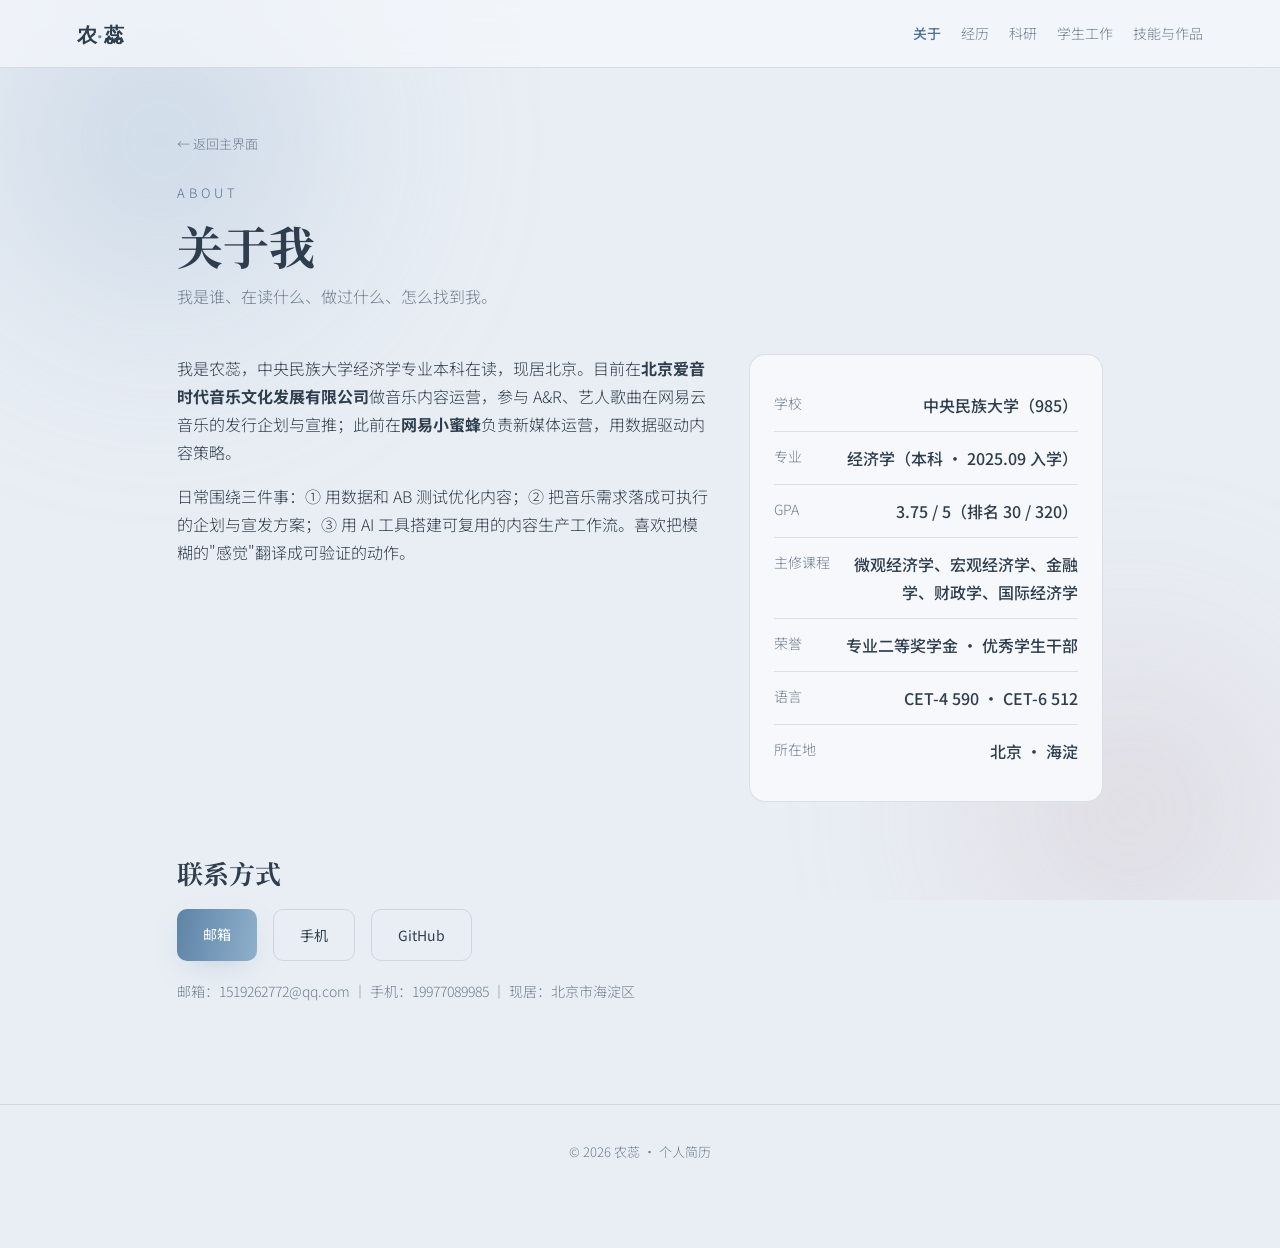
==== about.html @ e3fad0a9 "部署个人简历站 v2：5 板块多页面 + UI 修复（窄屏导航/对比度/WebP）" ====
<!DOCTYPE html>
<html lang="zh-CN">
<head>
<meta charset="UTF-8" />
<meta name="viewport" content="width=device-width, initial-scale=1.0" />
<title>关于我 · 农蕊</title>
<meta name="description" content="农蕊 — 中央民族大学经济学本科在读，主修课程、GPA、荣誉奖项、语言成绩与联系方式" />
<link rel="preconnect" href="https://fonts.googleapis.com" />
<link rel="preconnect" href="https://fonts.gstatic.com" crossorigin />
<link href="https://fonts.googleapis.com/css2?family=Playfair+Display:wght@600;700;800&family=Noto+Serif+SC:wght@500;700&family=Noto+Sans+SC:wght@300;400;500&display=swap" rel="stylesheet" />
<link rel="stylesheet" href="assets/style.css" />
</head>
<body>
<div class="bg-fx"><div class="blob a"></div><div class="blob b"></div></div>

<nav>
  <a class="brand" href="index.html">农<span>·</span>蕊</a>
  <div class="nav-links">
    <a href="about.html" class="active">关于</a>
    <a href="experience.html">经历</a>
    <a href="research.html">科研</a>
    <a href="student.html">学生工作</a>
    <a href="works.html">技能与作品</a>
  </div>
</nav>

<section class="inner reveal">
  <a class="back-home" href="index.html">← 返回主界面</a>
  <div class="eyebrow">ABOUT</div>
  <h2 class="section-title">关于我</h2>
  <p class="section-sub">我是谁、在读什么、做过什么、怎么找到我。</p>

  <div class="about-grid">
    <div>
      <p>我是农蕊，中央民族大学经济学专业本科在读，现居北京。目前在<strong>北京爱音时代音乐文化发展有限公司</strong>做音乐内容运营，参与 A&amp;R、艺人歌曲在网易云音乐的发行企划与宣推；此前在<strong>网易小蜜蜂</strong>负责新媒体运营，用数据驱动内容策略。</p>
      <p>日常围绕三件事：① 用数据和 AB 测试优化内容；② 把音乐需求落成可执行的企划与宣发方案；③ 用 AI 工具搭建可复用的内容生产工作流。喜欢把模糊的"感觉"翻译成可验证的动作。</p>
    </div>
    <div class="stat-card">
      <div class="stat"><span class="k">学校</span><span class="v">中央民族大学（985）</span></div>
      <div class="stat"><span class="k">专业</span><span class="v">经济学（本科 · 2025.09 入学）</span></div>
      <div class="stat"><span class="k">GPA</span><span class="v">3.75 / 5（排名 30 / 320）</span></div>
      <div class="stat"><span class="k">主修课程</span><span class="v">微观经济学、宏观经济学、金融学、财政学、国际经济学</span></div>
      <div class="stat"><span class="k">荣誉</span><span class="v">专业二等奖学金 · 优秀学生干部</span></div>
      <div class="stat"><span class="k">语言</span><span class="v">CET-4 590 · CET-6 512</span></div>
      <div class="stat"><span class="k">所在地</span><span class="v">北京 · 海淀</span></div>
    </div>
  </div>

  <h3 class="block-title">联系方式</h3>
  <div class="links">
    <a class="btn primary" href="mailto:1519262772@qq.com">邮箱</a>
    <a class="btn ghost" href="tel:19977089985">手机</a>
    <a class="btn ghost" href="https://github.com/rui-20051006">GitHub</a>
  </div>
  <div class="line">邮箱：1519262772@qq.com ｜ 手机：19977089985 ｜ 现居：北京市海淀区</div>
</section>

<footer>© <span id="year"></span> 农蕊 · 个人简历</footer>

<script>
  document.getElementById('year').textContent = new Date().getFullYear();
  const io = new IntersectionObserver((entries) => {
    entries.forEach(e => {
      if (e.isIntersecting) {
        e.target.classList.add('in');
        e.target.querySelectorAll('.bar i').forEach(b => b.style.width = b.dataset.w + '%');
        io.unobserve(e.target);
      }
    });
  }, { threshold: 0.12 });
  document.querySelectorAll('.reveal').forEach(el => io.observe(el));
</script>
</body>
</html>
---- assets/style.css ----
:root {
  --bg: #e9eef4;
  --bg-2: #dde6ef;
  --surface: #f6f8fc;
  --surface-2: #e6eef5;
  --line: rgba(70, 95, 120, 0.16);
  --text: #2f3e4e;
  --muted: #6e7e90;
  --accent: #6f93b4;
  --accent-2: #a87f93;
  /* 小字专用加深色：与浅底对比 ≥4.5:1（WCAG AA），只用于 ≤14px 的文字 */
  --accent-ink: #4f7395;
  --accent-2-ink: #8a6379;
  --glow: rgba(111, 147, 180, 0.35);
  --maxw: 1080px;
}
* { box-sizing: border-box; margin: 0; padding: 0; }
html { scroll-behavior: smooth; }
body {
  font-family: "Noto Sans SC", system-ui, -apple-system, "Segoe UI", sans-serif;
  background: var(--bg);
  color: var(--text);
  line-height: 1.75;
  font-weight: 300;
  overflow-x: hidden;
}
::selection { background: var(--accent); color: #ffffff; }
noscript .reveal { opacity: 1 !important; transform: none !important; }

.bg-fx { position: fixed; inset: 0; z-index: -1; overflow: hidden; }
.blob { position: absolute; border-radius: 50%; filter: blur(90px); opacity: 0.5; }
.blob.a { width: 520px; height: 520px; background: radial-gradient(circle, #9db8d4, transparent 70%); top: -120px; left: -100px; animation: float1 16s ease-in-out infinite; }
.blob.b { width: 460px; height: 460px; background: radial-gradient(circle, #cbb4c0, transparent 70%); bottom: -140px; right: -80px; opacity: 0.45; animation: float2 19s ease-in-out infinite; }
@keyframes float1 { 0%,100% { transform: translate(0,0); } 50% { transform: translate(60px, 40px); } }
@keyframes float2 { 0%,100% { transform: translate(0,0); } 50% { transform: translate(-50px, -40px); } }

nav {
  position: fixed; top: 0; left: 0; right: 0; z-index: 50;
  display: flex; align-items: center; justify-content: space-between;
  padding: 16px 6vw; backdrop-filter: blur(14px);
  background: rgba(246, 248, 252, 0.7); border-bottom: 1px solid var(--line);
}
.brand { font-family: "Playfair Display", serif; font-weight: 700; font-size: 20px; letter-spacing: 0.5px; text-decoration: none; color: var(--text); }
.brand span { color: var(--accent); }
.nav-links { display: flex; gap: 20px; flex-wrap: wrap; }
.nav-links a { color: var(--muted); text-decoration: none; font-size: 14px; transition: color .25s; }
.nav-links a:hover { color: var(--text); }
.nav-links a.active { color: var(--accent-ink); font-weight: 500; }

section { padding: 100px 6vw; max-width: var(--maxw); margin: 0 auto; }
.eyebrow { font-size: 13px; letter-spacing: 4px; text-transform: uppercase; color: var(--accent-ink); margin-bottom: 14px; }
h1, h2, h3 { font-family: "Playfair Display", "Noto Serif SC", serif; font-weight: 700; line-height: 1.2; }

.hero { min-height: 100vh; display: flex; flex-direction: column; justify-content: center; max-width: var(--maxw); }
.hero .avatar {
  width: 92px; height: 92px; border-radius: 26px; overflow: hidden;
  margin-bottom: 26px; box-shadow: 0 12px 30px -10px var(--glow);
  border: 2px solid rgba(70,95,120,0.2);
}
.hero .avatar img { width: 100%; height: 100%; object-fit: cover; display: block; }
.hero h1 { font-size: clamp(38px, 5.5vw, 60px); margin: 6px 0 16px; }
.hero h1 .grad { background: linear-gradient(100deg, var(--accent), var(--accent-2)); -webkit-background-clip: text; background-clip: text; color: transparent; }
.hero .lead { font-size: clamp(16px, 2.4vw, 22px); color: var(--muted); max-width: 680px; }
.hero .tags { display: flex; flex-wrap: wrap; gap: 10px; margin-top: 28px; }
.tag { border: 1px solid var(--line); padding: 7px 15px; border-radius: 999px; font-size: 13px; color: var(--muted); background: var(--surface); }
.cta { margin-top: 38px; display: flex; gap: 16px; flex-wrap: wrap; }
.btn { padding: 13px 26px; border-radius: 10px; text-decoration: none; font-size: 14px; font-weight: 400; transition: transform .2s, box-shadow .2s; display: inline-block; }
.btn.primary { background: linear-gradient(100deg, #5d83a6, #8fb0cc); color: #ffffff; box-shadow: 0 10px 30px -10px var(--glow); }
.btn.primary:hover { transform: translateY(-2px); box-shadow: 0 16px 40px -12px var(--glow); }
.btn.ghost { border: 1px solid var(--line); color: var(--text); }
.btn.ghost:hover { border-color: var(--accent); }

h2.section-title { font-size: clamp(30px, 5vw, 46px); margin-bottom: 8px; }
.section-sub { color: var(--muted); margin-bottom: 44px; max-width: 660px; }

/* ---------- 子页面容器 ---------- */
.inner { padding: 128px 6vw 100px; }
.inner-head { max-width: 780px; margin-bottom: 48px; }
.back-home { display: inline-flex; align-items: center; gap: 8px; margin-bottom: 26px; font-size: 13px; color: var(--muted); text-decoration: none; }
.back-home:hover { color: var(--accent-ink); }

/* ---------- 主界面入口卡片 ---------- */
.hub {
  max-width: var(--maxw); margin: 0 auto; padding: 0 6vw 110px;
}
.hub .section-top { display: flex; align-items: flex-end; justify-content: space-between; gap: 20px; flex-wrap: wrap; margin-bottom: 34px; }
.hub-grid { display: grid; grid-template-columns: repeat(auto-fill, minmax(285px, 1fr)); gap: 20px; }
.hub-card {
  display: block; text-decoration: none; color: inherit;
  background: linear-gradient(160deg, var(--surface), var(--bg-2));
  border: 1px solid var(--line); border-radius: 18px; padding: 26px 24px 24px;
  transition: transform .28s cubic-bezier(.2,.7,.3,1), border-color .28s, box-shadow .28s;
  position: relative; overflow: hidden;
}
.hub-card::after {
  content: "→"; position: absolute; right: 22px; top: 22px;
  color: var(--accent); font-size: 20px; opacity: 0; transform: translateX(-8px);
  transition: opacity .28s, transform .28s;
}
.hub-card:hover { transform: translateY(-6px); border-color: var(--accent); box-shadow: 0 20px 44px -26px var(--glow); }
.hub-card:hover::after { opacity: 1; transform: translateX(0); }
.hub-card .no { font-family: "Playfair Display", serif; font-size: 13px; color: var(--accent-2-ink); letter-spacing: 2px; }
.hub-card h3 { font-size: 21px; margin: 8px 0 10px; }
.hub-card p { font-size: 14px; color: var(--muted); }
.hub-card .mini { display: flex; gap: 6px; flex-wrap: wrap; margin-top: 16px; }
.hub-card .mini span { font-size: 11px; color: var(--accent-ink); border: 1px solid var(--line); padding: 2px 10px; border-radius: 999px; background: rgba(255,255,255,.5); }

/* ---------- 关于 ---------- */
.about-grid { display: grid; grid-template-columns: 1.5fr 1fr; gap: 40px; align-items: start; }
.about-grid p { color: var(--text); }
.about-grid p + p { margin-top: 16px; }
.stat-card { background: var(--surface); border: 1px solid var(--line); border-radius: 16px; padding: 24px; }
.stat { display: flex; justify-content: space-between; padding: 12px 0; border-bottom: 1px solid var(--line); gap: 12px; }
.stat:last-child { border-bottom: none; }
.stat .k { color: var(--muted); font-size: 14px; white-space: nowrap; }
.stat .v { font-weight: 500; text-align: right; }

/* ---------- 通用小标题 / 行动条 ---------- */
.block-title { font-family: "Playfair Display", "Noto Serif SC", serif; font-size: clamp(20px, 2.6vw, 26px); font-weight: 700; margin: 56px 0 18px; }
.links { display: flex; gap: 16px; flex-wrap: wrap; margin-top: 20px; }
.line { color: var(--muted); font-size: 14px; margin-top: 18px; }

/* ---------- 时间线 ---------- */
.timeline { position: relative; padding-left: 28px; }
.timeline::before { content: ""; position: absolute; left: 7px; top: 6px; bottom: 6px; width: 2px; background: linear-gradient(var(--accent), transparent); }
.item { position: relative; padding-bottom: 34px; }
.item::before { content: ""; position: absolute; left: -25px; top: 6px; width: 12px; height: 12px; border-radius: 50%; background: var(--accent); box-shadow: 0 0 0 4px var(--bg); }
.item .meta { color: var(--accent-2-ink); font-size: 13px; letter-spacing: 1px; }
.item h3 { font-size: 21px; margin: 6px 0 2px; }
.item .org { color: var(--muted); font-size: 14px; margin-bottom: 12px; }
.item ul { list-style: none; }
.item ul li { color: var(--text); font-size: 15px; padding-left: 18px; position: relative; margin-bottom: 8px; }
.item ul li::before { content: "▹"; position: absolute; left: 0; color: var(--accent); }

.pill-row { display: flex; gap: 8px; flex-wrap: wrap; margin-top: 12px; }
.pill { font-size: 12px; color: var(--accent-2-ink); border: 1px solid var(--line); padding: 3px 12px; border-radius: 999px; }

/* ---------- 作品展示 ---------- */
.work-show { margin-top: 16px; }
.work-gallery { display: grid; grid-template-columns: repeat(3, 1fr); gap: 10px; }
.work-gallery img { width: 100%; height: 130px; object-fit: cover; border-radius: 10px; border: 1px solid var(--line); cursor: zoom-in; transition: transform .25s, border-color .25s; }
.work-gallery img:hover { transform: scale(1.04); border-color: var(--accent); }
.work-file { display: inline-flex; align-items: center; gap: 8px; margin-top: 12px; padding: 10px 18px; border: 1px solid var(--line); border-radius: 10px; color: var(--text); text-decoration: none; font-size: 14px; transition: border-color .25s, transform .2s, box-shadow .25s; }
.work-file:hover { border-color: var(--accent); transform: translateY(-2px); box-shadow: 0 10px 24px -12px var(--glow); }
.work-file .ic { font-size: 18px; color: var(--accent); }
.work-video { width: 100%; max-width: 380px; border-radius: 12px; border: 1px solid var(--line); margin-top: 12px; display: block; }
.work-cap { color: var(--muted); font-size: 13px; margin-top: 8px; }

.proj-grid { display: grid; grid-template-columns: repeat(2, 1fr); gap: 20px; }
.proj { background: linear-gradient(160deg, var(--surface), var(--bg-2)); border: 1px solid var(--line); border-radius: 16px; padding: 24px; transition: transform .25s, border-color .25s; }
.proj:hover { transform: translateY(-4px); border-color: var(--accent); }
.proj h3 { font-size: 19px; margin-bottom: 10px; }
.proj p { color: var(--text); font-size: 14px; }

.skill-grid { display: grid; grid-template-columns: repeat(2, 1fr); gap: 22px; }
.skill { background: var(--surface); border: 1px solid var(--line); border-radius: 14px; padding: 20px; }
.skill .top { display: flex; justify-content: space-between; margin-bottom: 12px; gap: 10px; }
.skill .top b { font-weight: 500; }
.skill .top span { color: var(--accent-ink); font-size: 13px; white-space: nowrap; }
.bar { height: 7px; border-radius: 999px; background: var(--surface-2); overflow: hidden; }
.bar i { display: block; height: 100%; width: 0; border-radius: 999px; background: linear-gradient(90deg, var(--accent), var(--accent-2)); transition: width 1.2s ease; }

.awards { display: grid; grid-template-columns: repeat(3, 1fr); gap: 18px; }
.award { background: var(--surface); border: 1px solid var(--line); border-radius: 14px; padding: 22px; }
.award .t { color: var(--accent-2-ink); font-size: 12px; letter-spacing: 1px; margin-bottom: 8px; }
.award p { font-size: 15px; color: var(--text); }

.contact { text-align: center; }
.contact h2 { font-size: clamp(32px, 6vw, 56px); }
.contact .links { display: flex; gap: 16px; justify-content: center; flex-wrap: wrap; margin-top: 30px; }
.contact .line { color: var(--muted); margin-top: 18px; font-size: 14px; }

footer { text-align: center; padding: 36px 24px 84px; color: var(--muted); font-size: 13px; border-top: 1px solid var(--line); }

.reveal { opacity: 0; transform: translateY(26px); transition: opacity .7s ease, transform .7s ease; }
.reveal.in { opacity: 1; transform: none; }

@media (max-width: 820px) {
  /* 窄屏：顶部导航变底部标签条，五个板块随时可跳，不用只靠「返回主界面」 */
  .nav-links {
    display: flex;
    position: fixed;
    left: 0; right: 0; bottom: 0;
    gap: 4px;
    padding: 8px 6px calc(8px + env(safe-area-inset-bottom, 0px));
    background: rgba(246, 248, 252, 0.94);
    backdrop-filter: blur(14px);
    border-top: 1px solid var(--line);
  }
  .nav-links a { flex: 1; text-align: center; font-size: 11px; padding: 6px 2px; }
  .about-grid, .skill-grid, .proj-grid, .awards { grid-template-columns: 1fr; }
  section { padding: 80px 7vw; }
  .inner { padding: 104px 7vw 80px; }
  .hero { min-height: 88vh; }
}

/* 系统开启「减少动态效果」时，关掉浮动、入场位移与进度条过渡 */
@media (prefers-reduced-motion: reduce) {
  .blob { animation: none; }
  .bar i, .btn, .hub-card, .proj, .work-gallery img { transition: none; }
  .reveal { opacity: 1; transform: none; transition: none; }
  .btn.primary:hover, .hub-card:hover, .proj:hover { transform: none; }
  html { scroll-behavior: auto; }
}
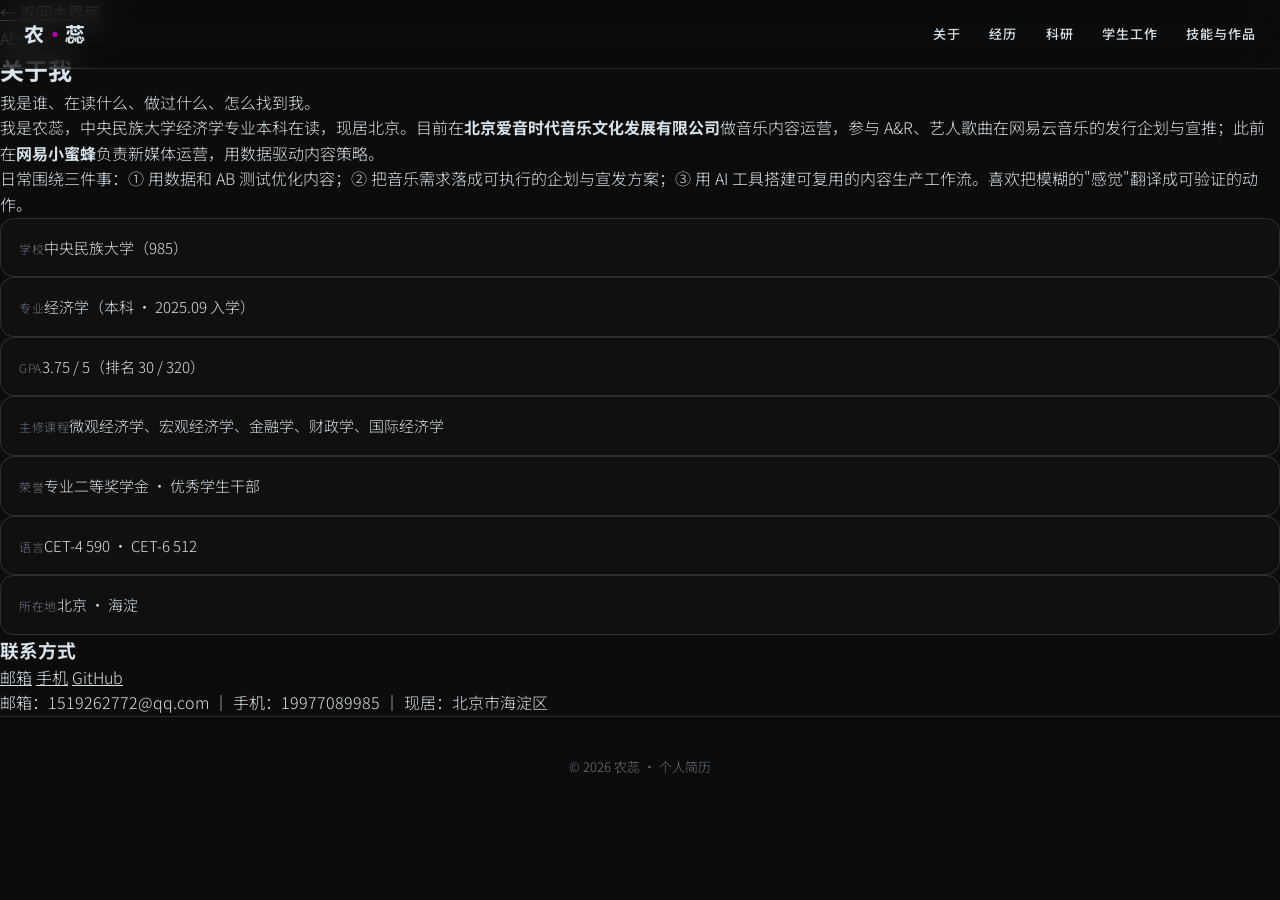
==== commit 51feafd3: "sync about.html" ====
--- a/about.html
+++ b/about.html
@@ -1,74 +1,74 @@
-<!DOCTYPE html>
-<html lang="zh-CN">
-<head>
-<meta charset="UTF-8" />
-<meta name="viewport" content="width=device-width, initial-scale=1.0" />
-<title>关于我 · 农蕊</title>
-<meta name="description" content="农蕊 — 中央民族大学经济学本科在读，主修课程、GPA、荣誉奖项、语言成绩与联系方式" />
-<link rel="preconnect" href="https://fonts.googleapis.com" />
-<link rel="preconnect" href="https://fonts.gstatic.com" crossorigin />
-<link href="https://fonts.googleapis.com/css2?family=Playfair+Display:wght@600;700;800&family=Noto+Serif+SC:wght@500;700&family=Noto+Sans+SC:wght@300;400;500&display=swap" rel="stylesheet" />
-<link rel="stylesheet" href="assets/style.css" />
-</head>
-<body>
-<div class="bg-fx"><div class="blob a"></div><div class="blob b"></div></div>
-
-<nav>
-  <a class="brand" href="index.html">农<span>·</span>蕊</a>
-  <div class="nav-links">
-    <a href="about.html" class="active">关于</a>
-    <a href="experience.html">经历</a>
-    <a href="research.html">科研</a>
-    <a href="student.html">学生工作</a>
-    <a href="works.html">技能与作品</a>
-  </div>
-</nav>
-
-<section class="inner reveal">
-  <a class="back-home" href="index.html">← 返回主界面</a>
-  <div class="eyebrow">ABOUT</div>
-  <h2 class="section-title">关于我</h2>
-  <p class="section-sub">我是谁、在读什么、做过什么、怎么找到我。</p>
-
-  <div class="about-grid">
-    <div>
-      <p>我是农蕊，中央民族大学经济学专业本科在读，现居北京。目前在<strong>北京爱音时代音乐文化发展有限公司</strong>做音乐内容运营，参与 A&amp;R、艺人歌曲在网易云音乐的发行企划与宣推；此前在<strong>网易小蜜蜂</strong>负责新媒体运营，用数据驱动内容策略。</p>
-      <p>日常围绕三件事：① 用数据和 AB 测试优化内容；② 把音乐需求落成可执行的企划与宣发方案；③ 用 AI 工具搭建可复用的内容生产工作流。喜欢把模糊的"感觉"翻译成可验证的动作。</p>
-    </div>
-    <div class="stat-card">
-      <div class="stat"><span class="k">学校</span><span class="v">中央民族大学（985）</span></div>
-      <div class="stat"><span class="k">专业</span><span class="v">经济学（本科 · 2025.09 入学）</span></div>
-      <div class="stat"><span class="k">GPA</span><span class="v">3.75 / 5（排名 30 / 320）</span></div>
-      <div class="stat"><span class="k">主修课程</span><span class="v">微观经济学、宏观经济学、金融学、财政学、国际经济学</span></div>
-      <div class="stat"><span class="k">荣誉</span><span class="v">专业二等奖学金 · 优秀学生干部</span></div>
-      <div class="stat"><span class="k">语言</span><span class="v">CET-4 590 · CET-6 512</span></div>
-      <div class="stat"><span class="k">所在地</span><span class="v">北京 · 海淀</span></div>
-    </div>
-  </div>
-
-  <h3 class="block-title">联系方式</h3>
-  <div class="links">
-    <a class="btn primary" href="mailto:1519262772@qq.com">邮箱</a>
-    <a class="btn ghost" href="tel:19977089985">手机</a>
-    <a class="btn ghost" href="https://github.com/rui-20051006">GitHub</a>
-  </div>
-  <div class="line">邮箱：1519262772@qq.com ｜ 手机：19977089985 ｜ 现居：北京市海淀区</div>
-</section>
-
-<footer>© <span id="year"></span> 农蕊 · 个人简历</footer>
-
-<script>
-  document.getElementById('year').textContent = new Date().getFullYear();
-  const io = new IntersectionObserver((entries) => {
-    entries.forEach(e => {
-      if (e.isIntersecting) {
-        e.target.classList.add('in');
-        e.target.querySelectorAll('.bar i').forEach(b => b.style.width = b.dataset.w + '%');
-        io.unobserve(e.target);
-      }
-    });
-  }, { threshold: 0.12 });
-  document.querySelectorAll('.reveal').forEach(el => io.observe(el));
-</script>
-</body>
-</html>
+<!DOCTYPE html>
+<html lang="zh-CN">
+<head>
+<meta charset="UTF-8" />
+<meta name="viewport" content="width=device-width, initial-scale=1.0" />
+<title>关于我 · 农蕊</title>
+<meta name="description" content="农蕊 — 中央民族大学经济学本科在读，主修课程、GPA、荣誉奖项、语言成绩与联系方式" />
+<link rel="preconnect" href="https://fonts.googleapis.com" />
+<link rel="preconnect" href="https://fonts.gstatic.com" crossorigin />
+<link href="https://fonts.googleapis.com/css2?family=Playfair+Display:wght@600;700;800&family=Noto+Serif+SC:wght@500;700&family=Noto+Sans+SC:wght@300;400;500&display=swap" rel="stylesheet" />
+<link rel="stylesheet" href="assets/style.css" />
+</head>
+<body>
+<div class="bg-fx"><div class="blob a"></div><div class="blob b"></div></div>
+
+<nav>
+  <a class="brand" href="index.html">农<span>·</span>蕊</a>
+  <div class="nav-links">
+    <a href="about.html" class="active">关于</a>
+    <a href="experience.html">经历</a>
+    <a href="research.html">科研</a>
+    <a href="student.html">学生工作</a>
+    <a href="works.html">技能与作品</a>
+  </div>
+</nav>
+
+<section class="inner reveal">
+  <a class="back-home" href="index.html">← 返回主界面</a>
+  <div class="eyebrow">ABOUT</div>
+  <h2 class="section-title">关于我</h2>
+  <p class="section-sub">我是谁、在读什么、做过什么、怎么找到我。</p>
+
+  <div class="about-grid">
+    <div>
+      <p>我是农蕊，中央民族大学经济学专业本科在读，现居北京。目前在<strong>北京爱音时代音乐文化发展有限公司</strong>做音乐内容运营，参与 A&amp;R、艺人歌曲在网易云音乐的发行企划与宣推；此前在<strong>网易小蜜蜂</strong>负责新媒体运营，用数据驱动内容策略。</p>
+      <p>日常围绕三件事：① 用数据和 AB 测试优化内容；② 把音乐需求落成可执行的企划与宣发方案；③ 用 AI 工具搭建可复用的内容生产工作流。喜欢把模糊的"感觉"翻译成可验证的动作。</p>
+    </div>
+    <div class="stat-card">
+      <div class="stat"><span class="k">学校</span><span class="v">中央民族大学（985）</span></div>
+      <div class="stat"><span class="k">专业</span><span class="v">经济学（本科 · 2025.09 入学）</span></div>
+      <div class="stat"><span class="k">GPA</span><span class="v">3.75 / 5（排名 30 / 320）</span></div>
+      <div class="stat"><span class="k">主修课程</span><span class="v">微观经济学、宏观经济学、金融学、财政学、国际经济学</span></div>
+      <div class="stat"><span class="k">荣誉</span><span class="v">专业二等奖学金 · 优秀学生干部</span></div>
+      <div class="stat"><span class="k">语言</span><span class="v">CET-4 590 · CET-6 512</span></div>
+      <div class="stat"><span class="k">所在地</span><span class="v">北京 · 海淀</span></div>
+    </div>
+  </div>
+
+  <h3 class="block-title">联系方式</h3>
+  <div class="links">
+    <a class="btn primary" href="mailto:1519262772@qq.com">邮箱</a>
+    <a class="btn ghost" href="tel:19977089985">手机</a>
+    <a class="btn ghost" href="https://github.com/rui-20051006">GitHub</a>
+  </div>
+  <div class="line">邮箱：1519262772@qq.com ｜ 手机：19977089985 ｜ 现居：北京市海淀区</div>
+</section>
+
+<footer>© <span id="year"></span> 农蕊 · 个人简历</footer>
+
+<script>
+  document.getElementById('year').textContent = new Date().getFullYear();
+  const io = new IntersectionObserver((entries) => {
+    entries.forEach(e => {
+      if (e.isIntersecting) {
+        e.target.classList.add('in');
+        e.target.querySelectorAll('.bar i').forEach(b => b.style.width = b.dataset.w + '%');
+        io.unobserve(e.target);
+      }
+    });
+  }, { threshold: 0.12 });
+  document.querySelectorAll('.reveal').forEach(el => io.observe(el));
+</script>
+</body>
+</html>
--- a/assets/style.css
+++ b/assets/style.css
@@ -1,204 +1,313 @@
+/* =========================================================
+   农蕊 · 个人简历 — 深色 3D Creator 落地页主题
+   设计语言参照 "Jack 3D Creator" 提示词，内容为其真实简历。
+   ========================================================= */
+
 :root {
-  --bg: #e9eef4;
-  --bg-2: #dde6ef;
-  --surface: #f6f8fc;
-  --surface-2: #e6eef5;
-  --line: rgba(70, 95, 120, 0.16);
-  --text: #2f3e4e;
-  --muted: #6e7e90;
-  --accent: #6f93b4;
-  --accent-2: #a87f93;
-  /* 小字专用加深色：与浅底对比 ≥4.5:1（WCAG AA），只用于 ≤14px 的文字 */
-  --accent-ink: #4f7395;
-  --accent-2-ink: #8a6379;
-  --glow: rgba(111, 147, 180, 0.35);
-  --maxw: 1080px;
-}
+  --bg: #0C0C0C;
+  --bg-soft: #121316;
+  --ink: #D7E2EA;
+  --ink-dim: #9aa7b2;
+  --ink-faint: #6b7682;
+  --line: rgba(215, 226, 234, 0.14);
+  --grad-text: linear-gradient(180deg, #646973 0%, #BBCCD7 100%);
+  --btn-grad: linear-gradient(123deg, #18011F 7%, #B600A8 37%, #7621B0 72%, #BE4C00 100%);
+  --maxw: 1180px;
+  --ease: cubic-bezier(0.22, 0.1, 0.25, 1);
+}
+
 * { box-sizing: border-box; margin: 0; padding: 0; }
-html { scroll-behavior: smooth; }
-body {
-  font-family: "Noto Sans SC", system-ui, -apple-system, "Segoe UI", sans-serif;
+
+html, body {
   background: var(--bg);
-  color: var(--text);
-  line-height: 1.75;
+  color: var(--ink);
+  font-family: "Kanit", "Noto Sans SC", system-ui, -apple-system, "Segoe UI", sans-serif;
   font-weight: 300;
-  overflow-x: hidden;
-}
-::selection { background: var(--accent); color: #ffffff; }
-noscript .reveal { opacity: 1 !important; transform: none !important; }
-
-.bg-fx { position: fixed; inset: 0; z-index: -1; overflow: hidden; }
-.blob { position: absolute; border-radius: 50%; filter: blur(90px); opacity: 0.5; }
-.blob.a { width: 520px; height: 520px; background: radial-gradient(circle, #9db8d4, transparent 70%); top: -120px; left: -100px; animation: float1 16s ease-in-out infinite; }
-.blob.b { width: 460px; height: 460px; background: radial-gradient(circle, #cbb4c0, transparent 70%); bottom: -140px; right: -80px; opacity: 0.45; animation: float2 19s ease-in-out infinite; }
-@keyframes float1 { 0%,100% { transform: translate(0,0); } 50% { transform: translate(60px, 40px); } }
-@keyframes float2 { 0%,100% { transform: translate(0,0); } 50% { transform: translate(-50px, -40px); } }
-
+  line-height: 1.6;
+  -webkit-font-smoothing: antialiased;
+}
+body { overflow-x: clip; }
+
+::selection { background: #B600A8; color: #fff; }
+
+/* 渐变文字工具类（对应提示词 .hero-heading） */
+.hero-heading {
+  background: var(--grad-text);
+  -webkit-background-clip: text;
+  background-clip: text;
+  -webkit-text-fill-color: transparent;
+  color: transparent;
+}
+
+img { display: block; max-width: 100%; }
+a { color: inherit; }
+
+/* ---------- 导航 ---------- */
 nav {
-  position: fixed; top: 0; left: 0; right: 0; z-index: 50;
+  position: fixed; top: 0; left: 0; right: 0; z-index: 60;
   display: flex; align-items: center; justify-content: space-between;
-  padding: 16px 6vw; backdrop-filter: blur(14px);
-  background: rgba(246, 248, 252, 0.7); border-bottom: 1px solid var(--line);
-}
-.brand { font-family: "Playfair Display", serif; font-weight: 700; font-size: 20px; letter-spacing: 0.5px; text-decoration: none; color: var(--text); }
-.brand span { color: var(--accent); }
-.nav-links { display: flex; gap: 20px; flex-wrap: wrap; }
-.nav-links a { color: var(--muted); text-decoration: none; font-size: 14px; transition: color .25s; }
-.nav-links a:hover { color: var(--text); }
-.nav-links a.active { color: var(--accent-ink); font-weight: 500; }
-
-section { padding: 100px 6vw; max-width: var(--maxw); margin: 0 auto; }
-.eyebrow { font-size: 13px; letter-spacing: 4px; text-transform: uppercase; color: var(--accent-ink); margin-bottom: 14px; }
-h1, h2, h3 { font-family: "Playfair Display", "Noto Serif SC", serif; font-weight: 700; line-height: 1.2; }
-
-.hero { min-height: 100vh; display: flex; flex-direction: column; justify-content: center; max-width: var(--maxw); }
-.hero .avatar {
-  width: 92px; height: 92px; border-radius: 26px; overflow: hidden;
-  margin-bottom: 26px; box-shadow: 0 12px 30px -10px var(--glow);
-  border: 2px solid rgba(70,95,120,0.2);
-}
-.hero .avatar img { width: 100%; height: 100%; object-fit: cover; display: block; }
-.hero h1 { font-size: clamp(38px, 5.5vw, 60px); margin: 6px 0 16px; }
-.hero h1 .grad { background: linear-gradient(100deg, var(--accent), var(--accent-2)); -webkit-background-clip: text; background-clip: text; color: transparent; }
-.hero .lead { font-size: clamp(16px, 2.4vw, 22px); color: var(--muted); max-width: 680px; }
-.hero .tags { display: flex; flex-wrap: wrap; gap: 10px; margin-top: 28px; }
-.tag { border: 1px solid var(--line); padding: 7px 15px; border-radius: 999px; font-size: 13px; color: var(--muted); background: var(--surface); }
-.cta { margin-top: 38px; display: flex; gap: 16px; flex-wrap: wrap; }
-.btn { padding: 13px 26px; border-radius: 10px; text-decoration: none; font-size: 14px; font-weight: 400; transition: transform .2s, box-shadow .2s; display: inline-block; }
-.btn.primary { background: linear-gradient(100deg, #5d83a6, #8fb0cc); color: #ffffff; box-shadow: 0 10px 30px -10px var(--glow); }
-.btn.primary:hover { transform: translateY(-2px); box-shadow: 0 16px 40px -12px var(--glow); }
-.btn.ghost { border: 1px solid var(--line); color: var(--text); }
-.btn.ghost:hover { border-color: var(--accent); }
-
-h2.section-title { font-size: clamp(30px, 5vw, 46px); margin-bottom: 8px; }
-.section-sub { color: var(--muted); margin-bottom: 44px; max-width: 660px; }
-
-/* ---------- 子页面容器 ---------- */
-.inner { padding: 128px 6vw 100px; }
-.inner-head { max-width: 780px; margin-bottom: 48px; }
-.back-home { display: inline-flex; align-items: center; gap: 8px; margin-bottom: 26px; font-size: 13px; color: var(--muted); text-decoration: none; }
-.back-home:hover { color: var(--accent-ink); }
-
-/* ---------- 主界面入口卡片 ---------- */
-.hub {
-  max-width: var(--maxw); margin: 0 auto; padding: 0 6vw 110px;
-}
-.hub .section-top { display: flex; align-items: flex-end; justify-content: space-between; gap: 20px; flex-wrap: wrap; margin-bottom: 34px; }
-.hub-grid { display: grid; grid-template-columns: repeat(auto-fill, minmax(285px, 1fr)); gap: 20px; }
-.hub-card {
-  display: block; text-decoration: none; color: inherit;
-  background: linear-gradient(160deg, var(--surface), var(--bg-2));
-  border: 1px solid var(--line); border-radius: 18px; padding: 26px 24px 24px;
-  transition: transform .28s cubic-bezier(.2,.7,.3,1), border-color .28s, box-shadow .28s;
-  position: relative; overflow: hidden;
-}
-.hub-card::after {
-  content: "→"; position: absolute; right: 22px; top: 22px;
-  color: var(--accent); font-size: 20px; opacity: 0; transform: translateX(-8px);
-  transition: opacity .28s, transform .28s;
-}
-.hub-card:hover { transform: translateY(-6px); border-color: var(--accent); box-shadow: 0 20px 44px -26px var(--glow); }
-.hub-card:hover::after { opacity: 1; transform: translateX(0); }
-.hub-card .no { font-family: "Playfair Display", serif; font-size: 13px; color: var(--accent-2-ink); letter-spacing: 2px; }
-.hub-card h3 { font-size: 21px; margin: 8px 0 10px; }
-.hub-card p { font-size: 14px; color: var(--muted); }
-.hub-card .mini { display: flex; gap: 6px; flex-wrap: wrap; margin-top: 16px; }
-.hub-card .mini span { font-size: 11px; color: var(--accent-ink); border: 1px solid var(--line); padding: 2px 10px; border-radius: 999px; background: rgba(255,255,255,.5); }
-
-/* ---------- 关于 ---------- */
-.about-grid { display: grid; grid-template-columns: 1.5fr 1fr; gap: 40px; align-items: start; }
-.about-grid p { color: var(--text); }
-.about-grid p + p { margin-top: 16px; }
-.stat-card { background: var(--surface); border: 1px solid var(--line); border-radius: 16px; padding: 24px; }
-.stat { display: flex; justify-content: space-between; padding: 12px 0; border-bottom: 1px solid var(--line); gap: 12px; }
-.stat:last-child { border-bottom: none; }
-.stat .k { color: var(--muted); font-size: 14px; white-space: nowrap; }
-.stat .v { font-weight: 500; text-align: right; }
-
-/* ---------- 通用小标题 / 行动条 ---------- */
-.block-title { font-family: "Playfair Display", "Noto Serif SC", serif; font-size: clamp(20px, 2.6vw, 26px); font-weight: 700; margin: 56px 0 18px; }
-.links { display: flex; gap: 16px; flex-wrap: wrap; margin-top: 20px; }
-.line { color: var(--muted); font-size: 14px; margin-top: 18px; }
-
-/* ---------- 时间线 ---------- */
-.timeline { position: relative; padding-left: 28px; }
-.timeline::before { content: ""; position: absolute; left: 7px; top: 6px; bottom: 6px; width: 2px; background: linear-gradient(var(--accent), transparent); }
-.item { position: relative; padding-bottom: 34px; }
-.item::before { content: ""; position: absolute; left: -25px; top: 6px; width: 12px; height: 12px; border-radius: 50%; background: var(--accent); box-shadow: 0 0 0 4px var(--bg); }
-.item .meta { color: var(--accent-2-ink); font-size: 13px; letter-spacing: 1px; }
-.item h3 { font-size: 21px; margin: 6px 0 2px; }
-.item .org { color: var(--muted); font-size: 14px; margin-bottom: 12px; }
-.item ul { list-style: none; }
-.item ul li { color: var(--text); font-size: 15px; padding-left: 18px; position: relative; margin-bottom: 8px; }
-.item ul li::before { content: "▹"; position: absolute; left: 0; color: var(--accent); }
-
-.pill-row { display: flex; gap: 8px; flex-wrap: wrap; margin-top: 12px; }
-.pill { font-size: 12px; color: var(--accent-2-ink); border: 1px solid var(--line); padding: 3px 12px; border-radius: 999px; }
-
-/* ---------- 作品展示 ---------- */
-.work-show { margin-top: 16px; }
-.work-gallery { display: grid; grid-template-columns: repeat(3, 1fr); gap: 10px; }
-.work-gallery img { width: 100%; height: 130px; object-fit: cover; border-radius: 10px; border: 1px solid var(--line); cursor: zoom-in; transition: transform .25s, border-color .25s; }
-.work-gallery img:hover { transform: scale(1.04); border-color: var(--accent); }
-.work-file { display: inline-flex; align-items: center; gap: 8px; margin-top: 12px; padding: 10px 18px; border: 1px solid var(--line); border-radius: 10px; color: var(--text); text-decoration: none; font-size: 14px; transition: border-color .25s, transform .2s, box-shadow .25s; }
-.work-file:hover { border-color: var(--accent); transform: translateY(-2px); box-shadow: 0 10px 24px -12px var(--glow); }
-.work-file .ic { font-size: 18px; color: var(--accent); }
-.work-video { width: 100%; max-width: 380px; border-radius: 12px; border: 1px solid var(--line); margin-top: 12px; display: block; }
-.work-cap { color: var(--muted); font-size: 13px; margin-top: 8px; }
-
-.proj-grid { display: grid; grid-template-columns: repeat(2, 1fr); gap: 20px; }
-.proj { background: linear-gradient(160deg, var(--surface), var(--bg-2)); border: 1px solid var(--line); border-radius: 16px; padding: 24px; transition: transform .25s, border-color .25s; }
-.proj:hover { transform: translateY(-4px); border-color: var(--accent); }
-.proj h3 { font-size: 19px; margin-bottom: 10px; }
-.proj p { color: var(--text); font-size: 14px; }
-
-.skill-grid { display: grid; grid-template-columns: repeat(2, 1fr); gap: 22px; }
-.skill { background: var(--surface); border: 1px solid var(--line); border-radius: 14px; padding: 20px; }
-.skill .top { display: flex; justify-content: space-between; margin-bottom: 12px; gap: 10px; }
-.skill .top b { font-weight: 500; }
-.skill .top span { color: var(--accent-ink); font-size: 13px; white-space: nowrap; }
-.bar { height: 7px; border-radius: 999px; background: var(--surface-2); overflow: hidden; }
-.bar i { display: block; height: 100%; width: 0; border-radius: 999px; background: linear-gradient(90deg, var(--accent), var(--accent-2)); transition: width 1.2s ease; }
-
-.awards { display: grid; grid-template-columns: repeat(3, 1fr); gap: 18px; }
-.award { background: var(--surface); border: 1px solid var(--line); border-radius: 14px; padding: 22px; }
-.award .t { color: var(--accent-2-ink); font-size: 12px; letter-spacing: 1px; margin-bottom: 8px; }
-.award p { font-size: 15px; color: var(--text); }
-
-.contact { text-align: center; }
-.contact h2 { font-size: clamp(32px, 6vw, 56px); }
-.contact .links { display: flex; gap: 16px; justify-content: center; flex-wrap: wrap; margin-top: 30px; }
-.contact .line { color: var(--muted); margin-top: 18px; font-size: 14px; }
-
-footer { text-align: center; padding: 36px 24px 84px; color: var(--muted); font-size: 13px; border-top: 1px solid var(--line); }
-
-.reveal { opacity: 0; transform: translateY(26px); transition: opacity .7s ease, transform .7s ease; }
-.reveal.in { opacity: 1; transform: none; }
-
-@media (max-width: 820px) {
-  /* 窄屏：顶部导航变底部标签条，五个板块随时可跳，不用只靠「返回主界面」 */
-  .nav-links {
-    display: flex;
-    position: fixed;
-    left: 0; right: 0; bottom: 0;
-    gap: 4px;
-    padding: 8px 6px calc(8px + env(safe-area-inset-bottom, 0px));
-    background: rgba(246, 248, 252, 0.94);
-    backdrop-filter: blur(14px);
-    border-top: 1px solid var(--line);
-  }
-  .nav-links a { flex: 1; text-align: center; font-size: 11px; padding: 6px 2px; }
-  .about-grid, .skill-grid, .proj-grid, .awards { grid-template-columns: 1fr; }
-  section { padding: 80px 7vw; }
-  .inner { padding: 104px 7vw 80px; }
-  .hero { min-height: 88vh; }
-}
-
-/* 系统开启「减少动态效果」时，关掉浮动、入场位移与进度条过渡 */
+  padding: 18px 24px 18px;
+  backdrop-filter: blur(14px);
+  background: rgba(12, 12, 12, 0.55);
+  border-bottom: 1px solid var(--line);
+}
+.brand {
+  font-weight: 800; font-size: 20px; letter-spacing: 0.5px;
+  text-decoration: none; color: var(--ink);
+}
+.brand span { color: #B600A8; }
+.nav-links { display: flex; gap: 28px; }
+.nav-links a {
+  color: var(--ink); font-weight: 500; text-transform: uppercase;
+  letter-spacing: 0.08em; text-decoration: none;
+  font-size: 13px; transition: opacity 0.2s var(--ease);
+}
+.nav-links a:hover { opacity: 0.7; }
+
+/* ---------- 通用按钮 ---------- */
+.contact-btn {
+  display: inline-flex; align-items: center; justify-content: center;
+  border-radius: 999px;
+  background: var(--btn-grad);
+  color: #fff; font-weight: 500; text-transform: uppercase; letter-spacing: 0.12em;
+  text-decoration: none; white-space: nowrap;
+  padding: 12px 32px; font-size: 13px;
+  box-shadow: 0 4px 4px rgba(181, 1, 167, 0.25), inset 0 4px 12px #7721B1;
+  outline: 2px solid #fff; outline-offset: -3px;
+  transition: transform 0.25s var(--ease), filter 0.25s var(--ease);
+}
+.contact-btn:hover { transform: translateY(-2px); filter: brightness(1.08); }
+
+.ghost-btn {
+  display: inline-flex; align-items: center; justify-content: center;
+  border-radius: 999px; border: 2px solid var(--ink);
+  color: var(--ink); font-weight: 500; text-transform: uppercase; letter-spacing: 0.12em;
+  text-decoration: none; white-space: nowrap;
+  padding: 12px 30px; font-size: 13px;
+  transition: background 0.25s var(--ease), transform 0.25s var(--ease);
+}
+.ghost-btn:hover { background: rgba(215, 226, 234, 0.1); transform: translateY(-2px); }
+
+/* ---------- HERO ---------- */
+.hero {
+  position: relative; min-height: 100vh;
+  display: flex; flex-direction: column; overflow-x: clip;
+  padding: 0 24px;
+}
+.hero-nav { /* 顶部小导航（在 hero 内复用 nav，这里仅占位） */ }
+
+.hero h1 {
+  font-weight: 900; text-transform: uppercase; letter-spacing: -0.02em;
+  line-height: 0.92; white-space: nowrap; width: 100%;
+  font-size: clamp(4rem, 15.5vw, 17.5rem);
+  margin-top: -5px;
+}
+.hero h1 .apost { text-transform: lowercase; }
+
+.hero-portrait {
+  position: absolute; left: 50%; transform: translateX(-50%); z-index: 10;
+  width: 280px; bottom: 0;
+}
+/* FadeIn 不破坏居中 translateX(-50%) */
+.hero-portrait.fade { transform: translateX(-50%); opacity: 0; transition: opacity 0.7s var(--ease); }
+.hero-portrait.fade.in { transform: translateX(-50%); opacity: 1; }
+.hero-portrait .magnet { will-change: transform; }
+.hero-portrait img {
+  width: 100%; aspect-ratio: 4/5; object-fit: cover;
+  border-radius: 24px; border: 1px solid var(--line);
+  box-shadow: 0 30px 80px -30px rgba(0,0,0,0.8);
+}
+
+.hero-bottom {
+  position: relative; z-index: 20;
+  margin-top: auto; padding-bottom: 40px;
+  display: flex; justify-content: space-between; align-items: flex-end; gap: 24px;
+}
+.hero-tagline {
+  color: var(--ink); font-weight: 300; text-transform: uppercase;
+  letter-spacing: 0.04em; line-height: 1.3;
+  font-size: clamp(0.75rem, 1.4vw, 1.5rem);
+  max-width: 260px;
+}
+
+/* ---------- MARQUEE ---------- */
+.marquee { background: var(--bg); padding: 96px 0 40px; overflow: hidden; }
+.marquee .row { display: flex; gap: 12px; will-change: transform; }
+.marquee .tile {
+  width: 420px; height: 270px; flex: 0 0 auto;
+  border-radius: 16px; overflow: hidden; border: 1px solid var(--line);
+  background: var(--bg-soft);
+}
+.marquee .tile img { width: 100%; height: 100%; object-fit: cover; }
+.marquee .row + .row { margin-top: 12px; }
+
+/* ---------- 关于我 ---------- */
+.about {
+  position: relative; min-height: 100vh;
+  padding: 80px 24px 100px;
+  display: flex; flex-direction: column; align-items: center; justify-content: center;
+}
+.about .deco {
+  position: absolute; width: 160px; opacity: 0.85; pointer-events: none; z-index: 0;
+  filter: drop-shadow(0 10px 30px rgba(0,0,0,0.6));
+}
+.about .deco.tl { top: 4%; left: 2%; }
+.about .deco.bl { bottom: 8%; left: 6%; width: 140px; }
+.about .deco.tr { top: 4%; right: 2%; }
+.about .deco.br { bottom: 8%; right: 6%; width: 170px; }
+
+.about h2 {
+  position: relative; z-index: 2;
+  font-weight: 900; text-transform: uppercase; letter-spacing: -0.02em; line-height: 0.95;
+  text-align: center; font-size: clamp(3rem, 12vw, 160px); margin-bottom: 40px;
+}
+
+.about-body { position: relative; z-index: 2; max-width: 620px; text-align: center; }
+.anim-text {
+  color: var(--ink); font-weight: 500; line-height: 1.7;
+  font-size: clamp(1rem, 2vw, 1.35rem);
+}
+.anim-text .char { opacity: 0.2; transition: opacity 0.1s linear; }
+.anim-text .char.lit { opacity: 1; }
+
+.stat-grid {
+  position: relative; z-index: 2;
+  display: grid; grid-template-columns: repeat(2, minmax(0, 1fr));
+  gap: 12px; max-width: 720px; margin: 56px auto 0; text-align: left;
+}
+.stat {
+  border: 1px solid var(--line); border-radius: 14px; padding: 16px 18px;
+  background: rgba(255,255,255,0.02);
+}
+.stat .k { color: var(--ink-faint); font-size: 12px; letter-spacing: 0.05em; }
+.stat .v { color: var(--ink); font-size: 15px; margin-top: 4px; }
+
+.about .btn-wrap { position: relative; z-index: 2; margin-top: 64px; }
+
+/* ---------- 我擅长的（白底服务区） ---------- */
+.services {
+  background: #fff; color: #0C0C0C;
+  border-radius: 40px 40px 0 0;
+  padding: 96px 24px 120px; margin-top: 40px;
+}
+.services h2 {
+  color: #0C0C0C; font-weight: 900; text-transform: uppercase; text-align: center;
+  font-size: clamp(3rem, 12vw, 160px); line-height: 0.95; margin-bottom: 72px;
+}
+.svc-list { max-width: 1024px; margin: 0 auto; }
+.svc {
+  display: flex; align-items: center; gap: 32px;
+  padding: 44px 8px; border-bottom: 1px solid rgba(12,12,12,0.15);
+}
+.svc:first-child { border-top: 1px solid rgba(12,12,12,0.15); }
+.svc .num {
+  font-weight: 900; flex: 0 0 auto; line-height: 1;
+  font-size: clamp(3rem, 10vw, 140px); color: #0C0C0C;
+}
+.svc .body { flex: 1; }
+.svc .name { font-weight: 500; text-transform: uppercase; font-size: clamp(1rem, 2.2vw, 2.1rem); }
+.svc .desc { font-weight: 300; line-height: 1.6; opacity: 0.6; max-width: 640px; font-size: clamp(0.85rem, 1.6vw, 1.25rem); margin-top: 8px; }
+.svc .pct { font-weight: 500; font-size: clamp(1rem, 2vw, 1.6rem); opacity: 0.55; flex: 0 0 auto; }
+
+/* ---------- 科研/竞赛项目（深色叠层卡片） ---------- */
+.projects {
+  background: var(--bg); color: var(--ink);
+  border-radius: 40px 40px 0 0;
+  margin-top: -40px; position: relative; z-index: 10;
+  padding: 96px 24px 120px;
+}
+.projects h2 {
+  font-weight: 900; text-transform: uppercase; text-align: center;
+  font-size: clamp(3rem, 12vw, 160px); line-height: 0.95; margin-bottom: 40px;
+}
+.pcards { max-width: 980px; margin: 0 auto; }
+.pcard-wrap { height: 85vh; display: flex; align-items: flex-start; }
+.pcard {
+  position: sticky; top: 96px;
+  width: 100%; border: 2px solid var(--ink); border-radius: 40px;
+  background: var(--bg); padding: 32px;
+  transform-origin: top center; will-change: transform;
+}
+.pcard .top { display: flex; align-items: flex-start; justify-content: space-between; gap: 20px; }
+.pcard .num { font-weight: 900; font-size: clamp(3rem, 10vw, 120px); line-height: 0.9; }
+.pcard .cat { color: var(--ink-dim); text-transform: uppercase; letter-spacing: 0.1em; font-size: 13px; margin-top: 8px; }
+.pcard .pname { font-weight: 700; font-size: clamp(1.2rem, 3vw, 2rem); margin-top: 6px; }
+.pcard .desc { color: var(--ink-dim); font-size: 14px; margin-top: 12px; max-width: 560px; }
+.pcard .grid { display: grid; grid-template-columns: 40% 60%; gap: 14px; margin-top: 22px; }
+.pcard .col { display: flex; flex-direction: column; gap: 14px; }
+.pcard .col img, .pcard .col .ph {
+  width: 100%; border-radius: 28px; object-fit: cover; border: 1px solid var(--line);
+}
+.pcard .col1 img:first-child { height: clamp(130px, 16vw, 230px); }
+.pcard .col1 img:last-child, .pcard .col1 .ph { height: clamp(160px, 22vw, 340px); }
+.pcard .col2 img { height: clamp(300px, 38vw, 580px); }
+.pcard .ph { display: flex; align-items: center; justify-content: center; text-align: center;
+  background: linear-gradient(135deg, #1a1320, #2a1140); color: var(--ink-dim);
+  font-size: 13px; letter-spacing: 0.06em; padding: 16px; }
+
+/* ---------- 音乐企划作品 ---------- */
+.works { background: var(--bg); padding: 40px 24px 120px; }
+.works h2 {
+  font-weight: 900; text-transform: uppercase; text-align: center;
+  font-size: clamp(2.4rem, 9vw, 120px); line-height: 1; margin-bottom: 64px;
+}
+.works-grid { max-width: var(--maxw); margin: 0 auto; display: grid; grid-template-columns: repeat(2, 1fr); gap: 20px; }
+.work {
+  border: 1px solid var(--line); border-radius: 20px; padding: 28px;
+  background: rgba(255,255,255,0.025); transition: transform 0.3s var(--ease), border-color 0.3s var(--ease);
+}
+.work:hover { transform: translateY(-4px); border-color: #B600A8; }
+.work h3 { font-size: 20px; margin-bottom: 10px; }
+.work p { color: var(--ink-dim); font-size: 14px; }
+.work .pill { display: inline-block; margin-top: 14px; font-size: 12px; color: var(--ink-dim);
+  border: 1px solid var(--line); padding: 3px 12px; border-radius: 999px; }
+
+/* 视频作品 */
+.work-video { width: 100%; max-width: 420px; border-radius: 14px; border: 1px solid var(--line); margin-top: 14px; }
+.work-cap { color: var(--ink-faint); font-size: 13px; margin-top: 8px; }
+
+/* ---------- 联系 ---------- */
+.contact { background: var(--bg); text-align: center; padding: 80px 24px 60px; }
+.contact h2 { font-weight: 900; text-transform: uppercase; font-size: clamp(2.6rem, 10vw, 150px); line-height: 1; margin-bottom: 36px; }
+.contact .links { display: flex; gap: 16px; justify-content: center; flex-wrap: wrap; margin-top: 24px; }
+.contact .line { color: var(--ink-faint); font-size: 14px; margin-top: 28px; }
+
+footer { text-align: center; padding: 40px 24px 60px; color: var(--ink-faint); font-size: 13px; border-top: 1px solid var(--line); }
+
+/* ---------- FadeIn（对应提示词 FadeIn 组件） ---------- */
+.fade { opacity: 0; transform: translateY(30px); transition: opacity 0.7s var(--ease), transform 0.7s var(--ease); }
+.fade.in { opacity: 1; transform: none; }
+
+/* ---------- 响应式 ---------- */
+@media (min-width: 640px) {
+  .hero-portrait { width: 360px; }
+  .hero-tagline { max-width: 220px; }
+}
+@media (min-width: 768px) {
+  .hero-portrait { width: 440px; }
+  .hero-tagline { max-width: 260px; }
+  .about .deco { width: 210px; }
+  .about .deco.bl { width: 180px; }
+  .about .deco.br { width: 220px; }
+}
+@media (min-width: 1024px) {
+  .hero-portrait { width: 520px; }
+}
+
+@media (max-width: 900px) {
+  .nav-links { gap: 16px; }
+  .nav-links a { font-size: 11px; }
+  .pcard .grid { grid-template-columns: 1fr; }
+  .pcard .col2 img { height: clamp(220px, 50vw, 360px); }
+  .works-grid { grid-template-columns: 1fr; }
+  .svc { flex-wrap: wrap; gap: 12px; }
+  .svc .pct { width: 100%; }
+}
+
+/* ---------- 减弱动态效果 ---------- */
 @media (prefers-reduced-motion: reduce) {
-  .blob { animation: none; }
-  .bar i, .btn, .hub-card, .proj, .work-gallery img { transition: none; }
-  .reveal { opacity: 1; transform: none; transition: none; }
-  .btn.primary:hover, .hub-card:hover, .proj:hover { transform: none; }
-  html { scroll-behavior: auto; }
-}
+  * { scroll-behavior: auto !important; }
+  .fade { opacity: 1 !important; transform: none !important; transition: none !important; }
+  .anim-text .char { opacity: 1 !important; }
+  .hero-portrait .magnet, .pcard, .marquee .row { transition: none !important; will-change: auto; }
+}
